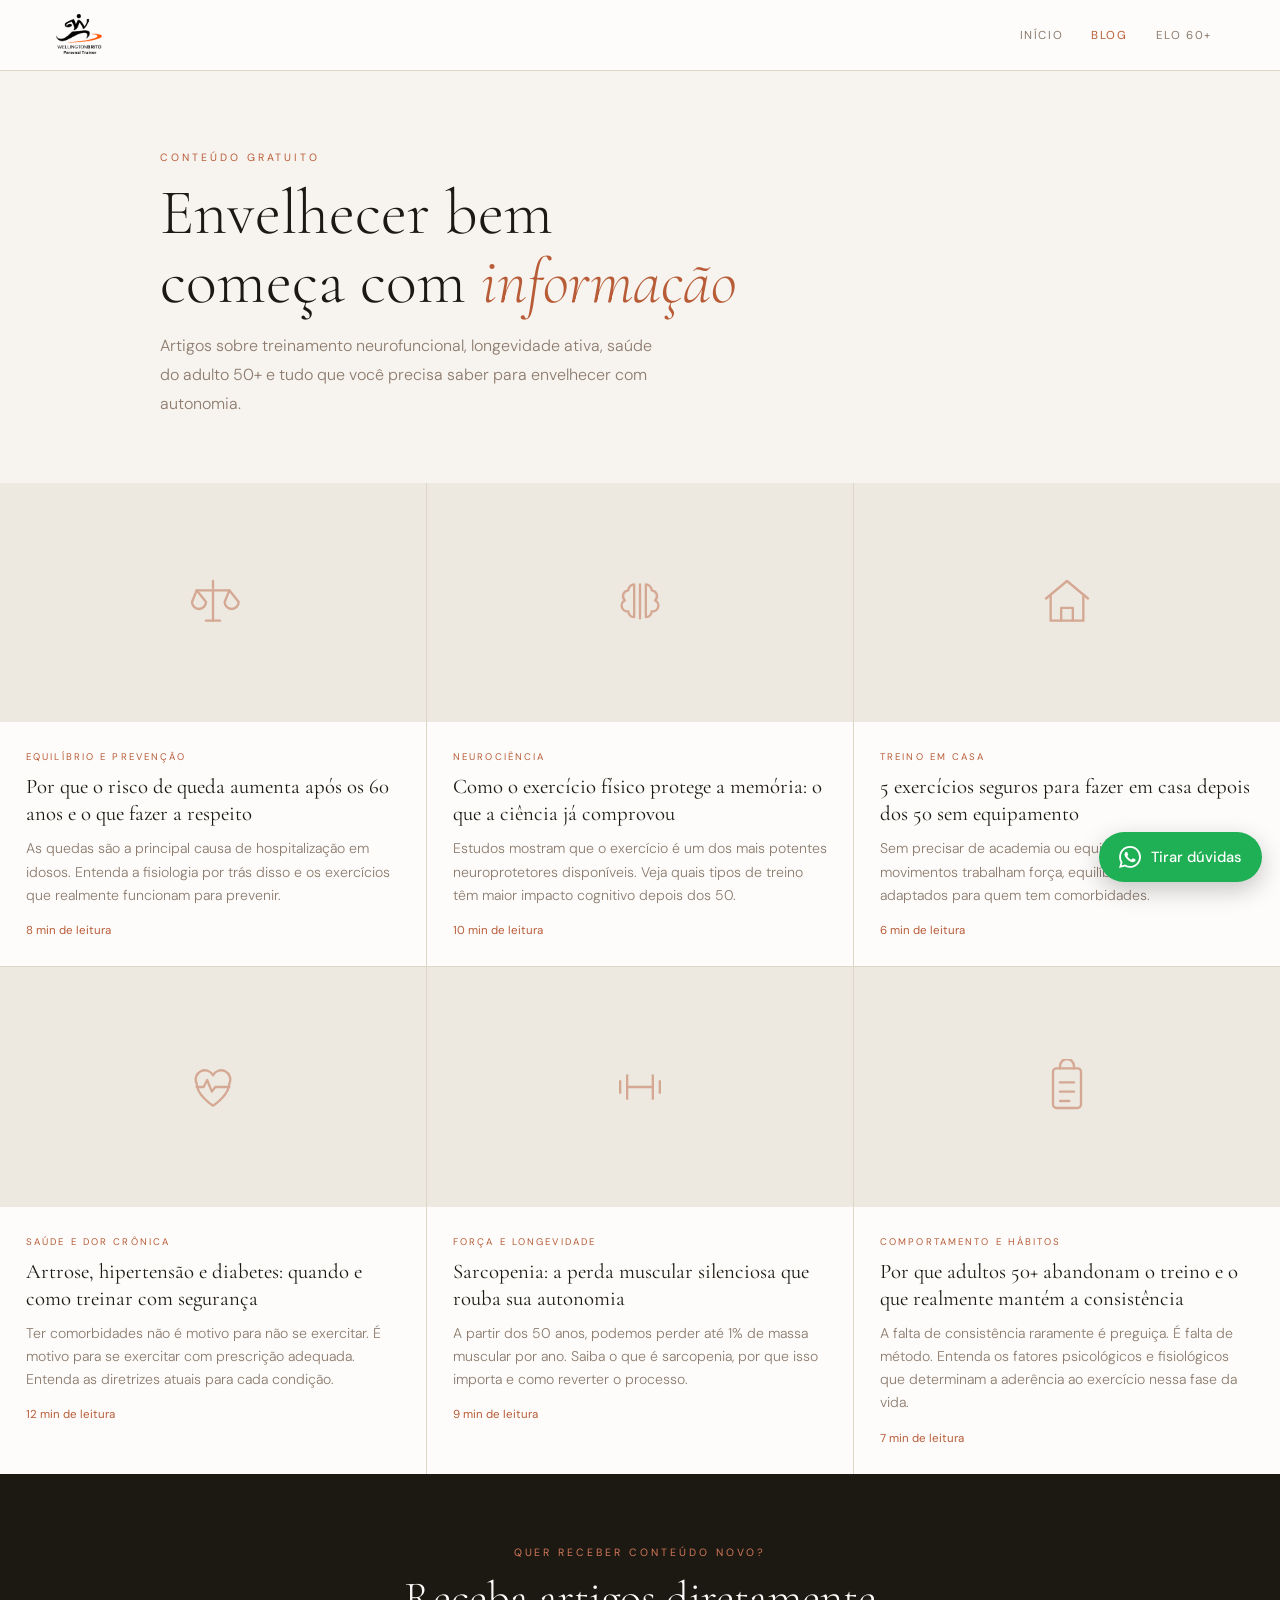
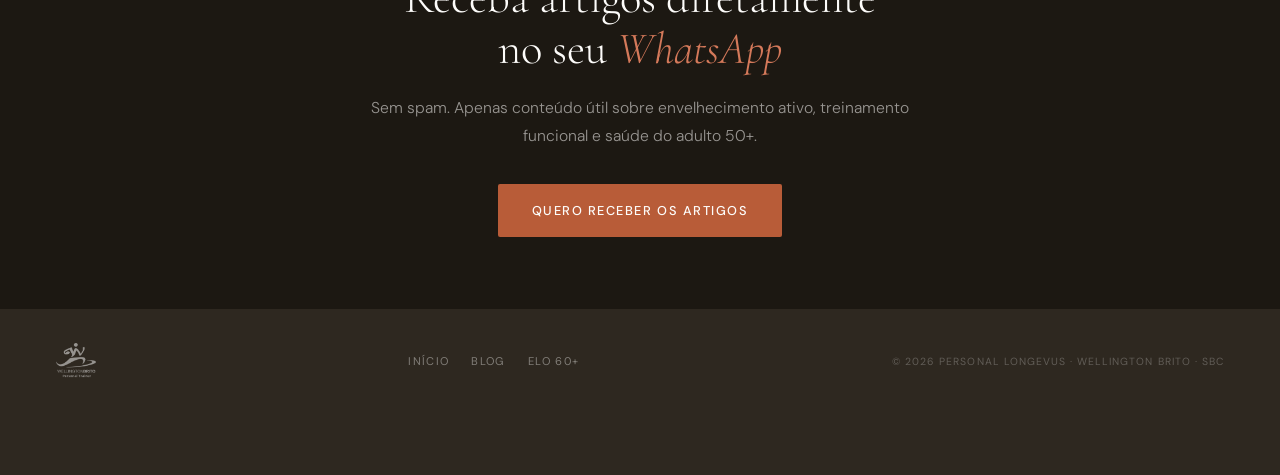
==== blog/index.html @ 7aa0000e "Add files via upload" ====
<!DOCTYPE html>
<html lang="pt-BR">
<head>
<meta charset="UTF-8">
<meta name="viewport" content="width=device-width, initial-scale=1.0">
<title>Blog | Envelhecimento ativo e treino depois dos 50 · Wellington Brito</title>
<meta name="description" content="Artigos do personal Wellington Brito sobre prevenção de quedas, memória, sarcopenia, treino em casa e saúde do adulto 50+.">
<link rel="canonical" href="https://britowellington.github.io/personal-longevus/blog/">
<meta name="robots" content="index, follow, max-image-preview:large">
<meta property="og:type" content="website">
<meta property="og:locale" content="pt_BR">
<meta property="og:title" content="Blog · Envelhecer bem começa com informação">
<meta property="og:description" content="Artigos sobre prevenção de quedas, memória, sarcopenia e treino depois dos 50.">
<meta property="og:url" content="https://britowellington.github.io/personal-longevus/blog/">
<meta property="og:image" content="https://britowellington.github.io/personal-longevus/wellington-foto.jpg">
<script src="../pixel.js"></script>
<script type="application/ld+json">
{
  "@context": "https://schema.org",
  "@type": "Blog",
  "@id": "https://britowellington.github.io/personal-longevus/blog/#blog",
  "name": "Blog Wellington Brito · Envelhecimento Ativo e Treinamento 50+",
  "description": "Artigos sobre treinamento neurofuncional, longevidade ativa e saúde do adulto acima de 50 anos.",
  "url": "https://britowellington.github.io/personal-longevus/blog/",
  "inLanguage": "pt-BR",
  "author": {
    "@type": "Person",
    "@id": "https://britowellington.github.io/personal-longevus/#wellington",
    "name": "Wellington Brito"
  },
  "blogPost": [
    {
      "@type": "BlogPosting",
      "headline": "Por que o risco de queda aumenta após os 60 anos e o que fazer a respeito",
      "url": "https://britowellington.github.io/personal-longevus/blog/prevencao-de-quedas-depois-dos-60.html"
    },
    {
      "@type": "BlogPosting",
      "headline": "Como o exercício físico protege a memória: o que a ciência já comprovou",
      "url": "https://britowellington.github.io/personal-longevus/blog/exercicio-fisico-e-memoria.html"
    },
    {
      "@type": "BlogPosting",
      "headline": "5 exercícios seguros para fazer em casa depois dos 50 sem equipamento",
      "url": "https://britowellington.github.io/personal-longevus/blog/exercicios-em-casa-depois-dos-50.html"
    },
    {
      "@type": "BlogPosting",
      "headline": "Artrose, hipertensão e diabetes: quando e como treinar com segurança",
      "url": "https://britowellington.github.io/personal-longevus/blog/artrose-hipertensao-diabetes-como-treinar.html"
    },
    {
      "@type": "BlogPosting",
      "headline": "Sarcopenia: a perda muscular silenciosa que rouba sua autonomia",
      "url": "https://britowellington.github.io/personal-longevus/blog/sarcopenia-perda-muscular.html"
    },
    {
      "@type": "BlogPosting",
      "headline": "Por que adultos 50+ abandonam o treino e o que realmente mantém a consistência",
      "url": "https://britowellington.github.io/personal-longevus/blog/como-manter-consistencia-no-treino-50-mais.html"
    }
  ]
}
</script>
<link rel="preconnect" href="https://fonts.googleapis.com">
<link href="https://fonts.googleapis.com/css2?family=Cormorant+Garamond:ital,wght@0,300;0,400;0,600;1,300;1,400&family=DM+Sans:wght@300;400;500&display=swap" rel="stylesheet">
<link rel="stylesheet" href="blog.css">
</head>
<body>
<nav class="topo">
  <a href="../" class="topo-logo"><img src="../logo-wellington.png" alt="Wellington Brito Personal Trainer"></a>
  <div class="topo-links">
    <a href="../">Início</a>
    <a href="./" class="ativo">Blog</a>
    <a href="../elo60.html">Elo 60+</a>
  </div>
</nav>

<header class="lista-hero">
  <div class="lista-hero-in">
    <span class="rot">Conteúdo gratuito</span>
    <h1>Envelhecer bem<br>começa com <em>informação</em></h1>
    <p>Artigos sobre treinamento neurofuncional, longevidade ativa, saúde do adulto 50+ e tudo que você precisa saber para envelhecer com autonomia.</p>
  </div>
</header>

<section class="lista">
  <div class="lista-grid">
    <a href="prevencao-de-quedas-depois-dos-60.html" class="card">
      <div class="card-img"><svg viewBox="0 0 24 24" fill="none" stroke="currentColor" stroke-width="1.3" stroke-linecap="round" stroke-linejoin="round"><path d="M12 3v3"/><path d="M5 7h14"/><path d="M5 7l-2 5a3 3 0 006 0z"/><path d="M19 7l-2 5a3 3 0 006 0z"/><path d="M9 20h6"/><path d="M12 7v13"/></svg></div>
      <div class="card-corpo">
        <span class="card-cat">Equilíbrio e Prevenção</span>
        <h2>Por que o risco de queda aumenta após os 60 anos e o que fazer a respeito</h2>
        <p>As quedas são a principal causa de hospitalização em idosos. Entenda a fisiologia por trás disso e os exercícios que realmente funcionam para prevenir.</p>
        <span class="card-tempo">8 min de leitura</span>
      </div>
    </a>
    <a href="exercicio-fisico-e-memoria.html" class="card">
      <div class="card-img"><svg viewBox="0 0 24 24" fill="none" stroke="currentColor" stroke-width="1.3" stroke-linecap="round" stroke-linejoin="round"><path d="M9.5 4.5a2.5 2.5 0 00-2.5 2.5 2.5 2.5 0 00-1.5 4.3A2.5 2.5 0 007 16a2.5 2.5 0 002.5 2.5z"/><path d="M14.5 4.5A2.5 2.5 0 0117 7a2.5 2.5 0 011.5 4.3A2.5 2.5 0 0117 16a2.5 2.5 0 01-2.5 2.5z"/><line x1="12" y1="4.5" x2="12" y2="19"/></svg></div>
      <div class="card-corpo">
        <span class="card-cat">Neurociência</span>
        <h2>Como o exercício físico protege a memória: o que a ciência já comprovou</h2>
        <p>Estudos mostram que o exercício é um dos mais potentes neuroprotetores disponíveis. Veja quais tipos de treino têm maior impacto cognitivo depois dos 50.</p>
        <span class="card-tempo">10 min de leitura</span>
      </div>
    </a>
    <a href="exercicios-em-casa-depois-dos-50.html" class="card">
      <div class="card-img"><svg viewBox="0 0 24 24" fill="none" stroke="currentColor" stroke-width="1.3" stroke-linecap="round" stroke-linejoin="round"><path d="M3 10.5L12 3l9 7.5"/><path d="M5 9.5V20h14V9.5"/><path d="M9.5 20v-5.5h5V20"/></svg></div>
      <div class="card-corpo">
        <span class="card-cat">Treino em Casa</span>
        <h2>5 exercícios seguros para fazer em casa depois dos 50 sem equipamento</h2>
        <p>Sem precisar de academia ou equipamentos, esses movimentos trabalham força, equilíbrio e coordenação, adaptados para quem tem comorbidades.</p>
        <span class="card-tempo">6 min de leitura</span>
      </div>
    </a>
    <a href="artrose-hipertensao-diabetes-como-treinar.html" class="card">
      <div class="card-img"><svg viewBox="0 0 24 24" fill="none" stroke="currentColor" stroke-width="1.3" stroke-linecap="round" stroke-linejoin="round"><path d="M12 20s-7-4.5-7-9.5A3.5 3.5 0 0112 7a3.5 3.5 0 017 3.5c0 5-7 9.5-7 9.5z"/><path d="M5 12h3l1.5-3 2 5 1.5-2h6"/></svg></div>
      <div class="card-corpo">
        <span class="card-cat">Saúde e Dor Crônica</span>
        <h2>Artrose, hipertensão e diabetes: quando e como treinar com segurança</h2>
        <p>Ter comorbidades não é motivo para não se exercitar. É motivo para se exercitar com prescrição adequada. Entenda as diretrizes atuais para cada condição.</p>
        <span class="card-tempo">12 min de leitura</span>
      </div>
    </a>
    <a href="sarcopenia-perda-muscular.html" class="card">
      <div class="card-img"><svg viewBox="0 0 24 24" fill="none" stroke="currentColor" stroke-width="1.3" stroke-linecap="round" stroke-linejoin="round"><path d="M6.5 7v10"/><path d="M17.5 7v10"/><line x1="6.5" y1="12" x2="17.5" y2="12"/><path d="M3.5 9.5v5"/><path d="M20.5 9.5v5"/></svg></div>
      <div class="card-corpo">
        <span class="card-cat">Força e Longevidade</span>
        <h2>Sarcopenia: a perda muscular silenciosa que rouba sua autonomia</h2>
        <p>A partir dos 50 anos, podemos perder até 1% de massa muscular por ano. Saiba o que é sarcopenia, por que isso importa e como reverter o processo.</p>
        <span class="card-tempo">9 min de leitura</span>
      </div>
    </a>
    <a href="como-manter-consistencia-no-treino-50-mais.html" class="card">
      <div class="card-img"><svg viewBox="0 0 24 24" fill="none" stroke="currentColor" stroke-width="1.3" stroke-linecap="round" stroke-linejoin="round"><rect x="6" y="4" width="12" height="17" rx="1.5"/><path d="M9 4V3a3 3 0 016 0v1"/><line x1="9" y1="10" x2="15" y2="10"/><line x1="9" y1="14" x2="15" y2="14"/><line x1="9" y1="18" x2="13" y2="18"/></svg></div>
      <div class="card-corpo">
        <span class="card-cat">Comportamento e Hábitos</span>
        <h2>Por que adultos 50+ abandonam o treino e o que realmente mantém a consistência</h2>
        <p>A falta de consistência raramente é preguiça. É falta de método. Entenda os fatores psicológicos e fisiológicos que determinam a aderência ao exercício nessa fase da vida.</p>
        <span class="card-tempo">7 min de leitura</span>
      </div>
    </a>
  </div>
</section>

<section class="art-cta">
  <div class="art-cta-in">
    <span class="rot">Quer receber conteúdo novo?</span>
    <h2>Receba artigos diretamente<br>no seu <em>WhatsApp</em></h2>
    <p>Sem spam. Apenas conteúdo útil sobre envelhecimento ativo, treinamento funcional e saúde do adulto 50+.</p>
    <a href="https://wa.me/5511977431011?text=Ol%C3%A1%2C%20Wellington%21%20Gostaria%20de%20receber%20seus%20artigos%20sobre%20treino%20para%20adultos%2050%2B." target="_blank" class="btn">Quero receber os artigos</a>
  </div>
</section>

<footer>
  <a href="../"><img src="../logo-wellington.png" alt="Wellington Brito" class="rod-logo"></a>
  <div class="rod-links"><a href="../">Início</a><a href="./">Blog</a><a href="../elo60.html">Elo 60+</a></div>
  <span class="rod-copy">© <span class="ano">2026</span> Personal Longevus · Wellington Brito · SBC</span>
</footer>
<a href="https://wa.me/5511977431011?text=Ol%C3%A1%2C%20Wellington%21%20Vim%20pelo%20blog%20e%20tenho%20uma%20d%C3%BAvida." target="_blank" class="wa-float" aria-label="Tirar minhas dúvidas pelo WhatsApp"><svg width="22" height="22" fill="currentColor" viewBox="0 0 24 24"><path d="M17.472 14.382c-.297-.149-1.758-.867-2.03-.967-.273-.099-.471-.148-.67.15-.197.297-.767.966-.94 1.164-.173.199-.347.223-.644.075-.297-.15-1.255-.463-2.39-1.475-.883-.788-1.48-1.761-1.653-2.059-.173-.297-.018-.458.13-.606.134-.133.298-.347.446-.52.149-.174.198-.298.298-.497.099-.198.05-.371-.025-.52-.075-.149-.669-1.612-.916-2.207-.242-.579-.487-.5-.669-.51-.173-.008-.371-.01-.57-.01-.198 0-.52.074-.792.372-.272.297-1.04 1.016-1.04 2.479 0 1.462 1.065 2.875 1.213 3.074.149.198 2.096 3.2 5.077 4.487.709.306 1.262.489 1.694.625.712.227 1.36.195 1.871.118.571-.085 1.758-.719 2.006-1.413.248-.694.248-1.289.173-1.413-.074-.124-.272-.198-.57-.347M12.05 21.785h-.004a9.87 9.87 0 01-5.031-1.378l-.361-.214-3.741.982.998-3.648-.235-.374a9.86 9.86 0 01-1.51-5.26c.001-5.45 4.436-9.884 9.888-9.884 2.64 0 5.122 1.03 6.988 2.898a9.825 9.825 0 012.893 6.994c-.003 5.45-4.437 9.884-9.885 9.884m8.413-18.297A11.815 11.815 0 0012.05 0C5.495 0 .16 5.335.157 11.892c0 2.096.547 4.142 1.588 5.945L.057 24l6.305-1.654a11.882 11.882 0 005.683 1.448h.005c6.554 0 11.89-5.335 11.893-11.893a11.821 11.821 0 00-3.48-8.413z"/></svg><span>Tirar dúvidas</span></a>
<script>document.querySelectorAll('.ano').forEach(function(el){el.textContent=new Date().getFullYear();});
document.addEventListener('click',function(e){var a=e.target.closest&&e.target.closest('a[href*="wa.me"]');if(a&&window.fbq){try{fbq('track','Contact');}catch(x){}}});</script>
</body>
</html>
---- blog/blog.css ----
*, *::before, *::after { box-sizing: border-box; margin: 0; padding: 0; }
:root {
  --cream: #F7F3EE; --warm: #EDE8E0; --white: #FDFCFA;
  --dark: #1C1812; --charcoal: #2E2820;
  --rust: #B85C38; --rust-light: #D4795A;
  --muted: #8C7B6E; --border: #DDD5C5;
}
html { scroll-behavior: smooth; }
body { font-family: 'DM Sans', sans-serif; background: var(--white); color: var(--dark); overflow-x: hidden; }
a { color: inherit; }

/* TOPO */
.topo { position: sticky; top: 0; z-index: 100; padding: 14px 56px; display: flex; align-items: center; justify-content: space-between; background: rgba(253,252,250,0.97); backdrop-filter: blur(16px); border-bottom: 1px solid var(--border); }
.topo-logo img { height: 42px; width: auto; display: block; }
.topo-links { display: flex; gap: 4px; }
.topo-links a { font-size: 0.72rem; letter-spacing: 0.14em; text-transform: uppercase; color: var(--muted); text-decoration: none; padding: 8px 12px; }
.topo-links a:hover { color: var(--dark); }
.topo-links a.ativo { color: var(--rust); }

.rot { display: block; font-size: 0.66rem; letter-spacing: 0.28em; text-transform: uppercase; color: var(--rust); margin-bottom: 14px; }
.btn { display: inline-block; text-decoration: none; background: var(--rust); color: var(--white); font-size: 0.8rem; font-weight: 500; letter-spacing: 0.12em; text-transform: uppercase; padding: 18px 34px; border-radius: 2px; transition: background 0.2s; }
.btn:hover { background: var(--rust-light); }

/* ARTIGO */
.art-hero { padding: 72px 24px 48px; background: var(--cream); }
.art-hero-in { max-width: 720px; margin: 0 auto; }
.migalha { font-size: 0.78rem; color: var(--muted); margin-bottom: 26px; }
.migalha a { text-decoration: none; }
.migalha a:hover { color: var(--rust); }
.migalha span { margin: 0 6px; opacity: 0.6; }
.art-cat { display: block; font-size: 0.66rem; letter-spacing: 0.24em; text-transform: uppercase; color: var(--rust); margin-bottom: 18px; }
.art-tit { font-family: 'Cormorant Garamond', serif; font-size: clamp(2.1rem, 4.5vw, 3.4rem); font-weight: 300; line-height: 1.12; margin-bottom: 22px; }
.art-sub { font-family: 'Cormorant Garamond', serif; font-size: 1.2rem; font-style: italic; font-weight: 300; color: var(--muted); line-height: 1.6; }
.art-meta { display: flex; gap: 18px; flex-wrap: wrap; align-items: center; margin-top: 28px; padding-top: 22px; border-top: 1px solid var(--border); }
.art-autor { font-size: 0.82rem; font-weight: 500; }
.art-tempo { font-size: 0.8rem; color: var(--rust); }
.art-corpo { max-width: 680px; margin: 0 auto; padding: 56px 24px 64px; }
.art-corpo p { font-size: 1.06rem; font-weight: 300; line-height: 1.9; color: var(--charcoal); margin-bottom: 24px; }
.art-corpo p strong, .art-corpo li strong { font-weight: 500; color: var(--dark); }
.art-corpo h2 { font-family: 'Cormorant Garamond', serif; font-size: 1.9rem; font-weight: 400; line-height: 1.2; margin: 48px 0 20px; }
.art-corpo ul { list-style: none; margin: 0 0 24px; }
.art-corpo ul li { position: relative; padding-left: 28px; font-size: 1.06rem; font-weight: 300; line-height: 1.8; color: var(--charcoal); margin-bottom: 14px; }
.art-corpo ul li::before { content: ''; position: absolute; left: 0; top: 14px; width: 14px; height: 1px; background: var(--rust); }

/* CAIXA ELO 60+ */
.elo-box { max-width: 680px; margin: 0 auto 64px; padding: 36px 32px; background: var(--cream); border-left: 3px solid var(--rust); }
.elo-tag { display: block; font-size: 0.64rem; letter-spacing: 0.24em; text-transform: uppercase; color: var(--rust); margin-bottom: 12px; }
.elo-box h2 { font-family: 'Cormorant Garamond', serif; font-size: 1.8rem; font-weight: 400; line-height: 1.2; margin-bottom: 12px; }
.elo-box p { font-size: 1rem; font-weight: 300; line-height: 1.75; color: var(--charcoal); margin-bottom: 20px; }
.elo-box strong { font-weight: 500; }
.elo-btn { display: inline-block; text-decoration: none; background: var(--dark); color: var(--white); font-size: 0.76rem; font-weight: 500; letter-spacing: 0.14em; text-transform: uppercase; padding: 15px 26px; border-radius: 2px; }
.elo-btn:hover { background: var(--rust); }
.elo-preco { display: block; margin-top: 12px; font-size: 0.85rem; color: var(--muted); }

/* CTA ESCURO */
.art-cta { background: var(--dark); padding: 72px 24px; text-align: center; }
.art-cta-in { max-width: 560px; margin: 0 auto; }
.art-cta .rot { color: var(--rust-light); }
.art-cta h2 { font-family: 'Cormorant Garamond', serif; font-size: clamp(2rem, 4vw, 2.8rem); font-weight: 300; color: var(--white); line-height: 1.15; margin-bottom: 18px; }
.art-cta h2 em { font-style: italic; color: var(--rust-light); }
.art-cta p { font-size: 0.98rem; font-weight: 300; color: rgba(253,252,250,0.55); line-height: 1.8; margin-bottom: 34px; }

/* RELACIONADOS */
.rel { background: var(--cream); padding: 64px 24px; }
.rel-in { max-width: 960px; margin: 0 auto; }
.rel-grid { display: grid; grid-template-columns: repeat(3, 1fr); gap: 1px; background: var(--border); margin-top: 8px; }
.rel-card { background: var(--white); padding: 26px 24px; text-decoration: none; transition: background 0.2s; }
.rel-card:hover { background: var(--warm); }
.rel-cat { display: block; font-size: 0.6rem; letter-spacing: 0.2em; text-transform: uppercase; color: var(--rust); margin-bottom: 10px; }
.rel-tit { display: block; font-family: 'Cormorant Garamond', serif; font-size: 1.2rem; line-height: 1.3; }
.rel-todos { display: inline-block; margin-top: 22px; font-size: 0.74rem; letter-spacing: 0.14em; text-transform: uppercase; color: var(--rust); text-decoration: none; }

/* LISTA */
.lista-hero { padding: 80px 24px 64px; background: var(--cream); }
.lista-hero-in { max-width: 960px; margin: 0 auto; }
.lista-hero h1 { font-family: 'Cormorant Garamond', serif; font-size: clamp(2.8rem, 5vw, 4.2rem); font-weight: 300; line-height: 1.08; margin-bottom: 16px; }
.lista-hero h1 em { font-style: italic; color: var(--rust); }
.lista-hero p { font-size: 1rem; font-weight: 300; color: var(--muted); line-height: 1.8; max-width: 500px; }
.lista-grid { display: grid; grid-template-columns: repeat(3, 1fr); gap: 1px; background: var(--border); }
.card { background: var(--white); text-decoration: none; display: block; transition: background 0.2s; }
.card:hover { background: var(--cream); }
.card-img { aspect-ratio: 16/9; background: var(--warm); display: flex; align-items: center; justify-content: center; color: var(--rust); }
.card-img svg { width: 56px; height: 56px; stroke-width: 1; opacity: 0.45; }
.card-corpo { padding: 28px 26px; }
.card-cat { display: block; font-size: 0.6rem; letter-spacing: 0.22em; text-transform: uppercase; color: var(--rust); margin-bottom: 10px; }
.card h2 { font-family: 'Cormorant Garamond', serif; font-size: 1.3rem; font-weight: 400; line-height: 1.3; margin-bottom: 10px; }
.card p { font-size: 0.88rem; color: var(--muted); line-height: 1.65; font-weight: 300; }
.card-tempo { display: block; margin-top: 16px; font-size: 0.72rem; color: var(--rust); }

/* RODAPÉ */
footer { background: var(--charcoal); padding: 34px 56px 96px; display: flex; justify-content: space-between; align-items: center; gap: 20px; flex-wrap: wrap; }
.rod-logo { height: 36px; filter: brightness(0) invert(1) opacity(0.5); display: block; }
.rod-links { display: flex; gap: 22px; }
.rod-links a { font-size: 0.7rem; letter-spacing: 0.12em; text-transform: uppercase; color: rgba(253,252,250,0.4); text-decoration: none; }
.rod-links a:hover { color: var(--rust-light); }
.rod-copy { font-size: 0.65rem; letter-spacing: 0.1em; text-transform: uppercase; color: rgba(253,252,250,0.25); }
.wa-float { position: fixed; right: 18px; bottom: 18px; z-index: 90; display: inline-flex; align-items: center; gap: 10px; background: #1FAF54; color: #fff; text-decoration: none; font-size: 0.92rem; font-weight: 500; padding: 14px 20px; border-radius: 99px; box-shadow: 0 8px 24px rgba(0,0,0,0.22); }

@media (max-width: 900px) {
  .topo { padding: 12px 18px; }
  .topo-logo img { height: 36px; }
  .topo-links a { padding: 8px 8px; font-size: 0.68rem; letter-spacing: 0.1em; }
  .art-hero { padding: 44px 22px 36px; }
  .art-corpo { padding: 40px 22px 48px; }
  .art-corpo h2 { font-size: 1.6rem; margin: 38px 0 16px; }
  .elo-box { margin: 0 16px 48px; padding: 28px 22px; }
  .rel-grid, .lista-grid { grid-template-columns: 1fr; }
  .lista-hero { padding: 52px 22px 44px; }
  footer { padding: 28px 22px 96px; justify-content: center; text-align: center; }
  .rod-links { justify-content: center; }
}
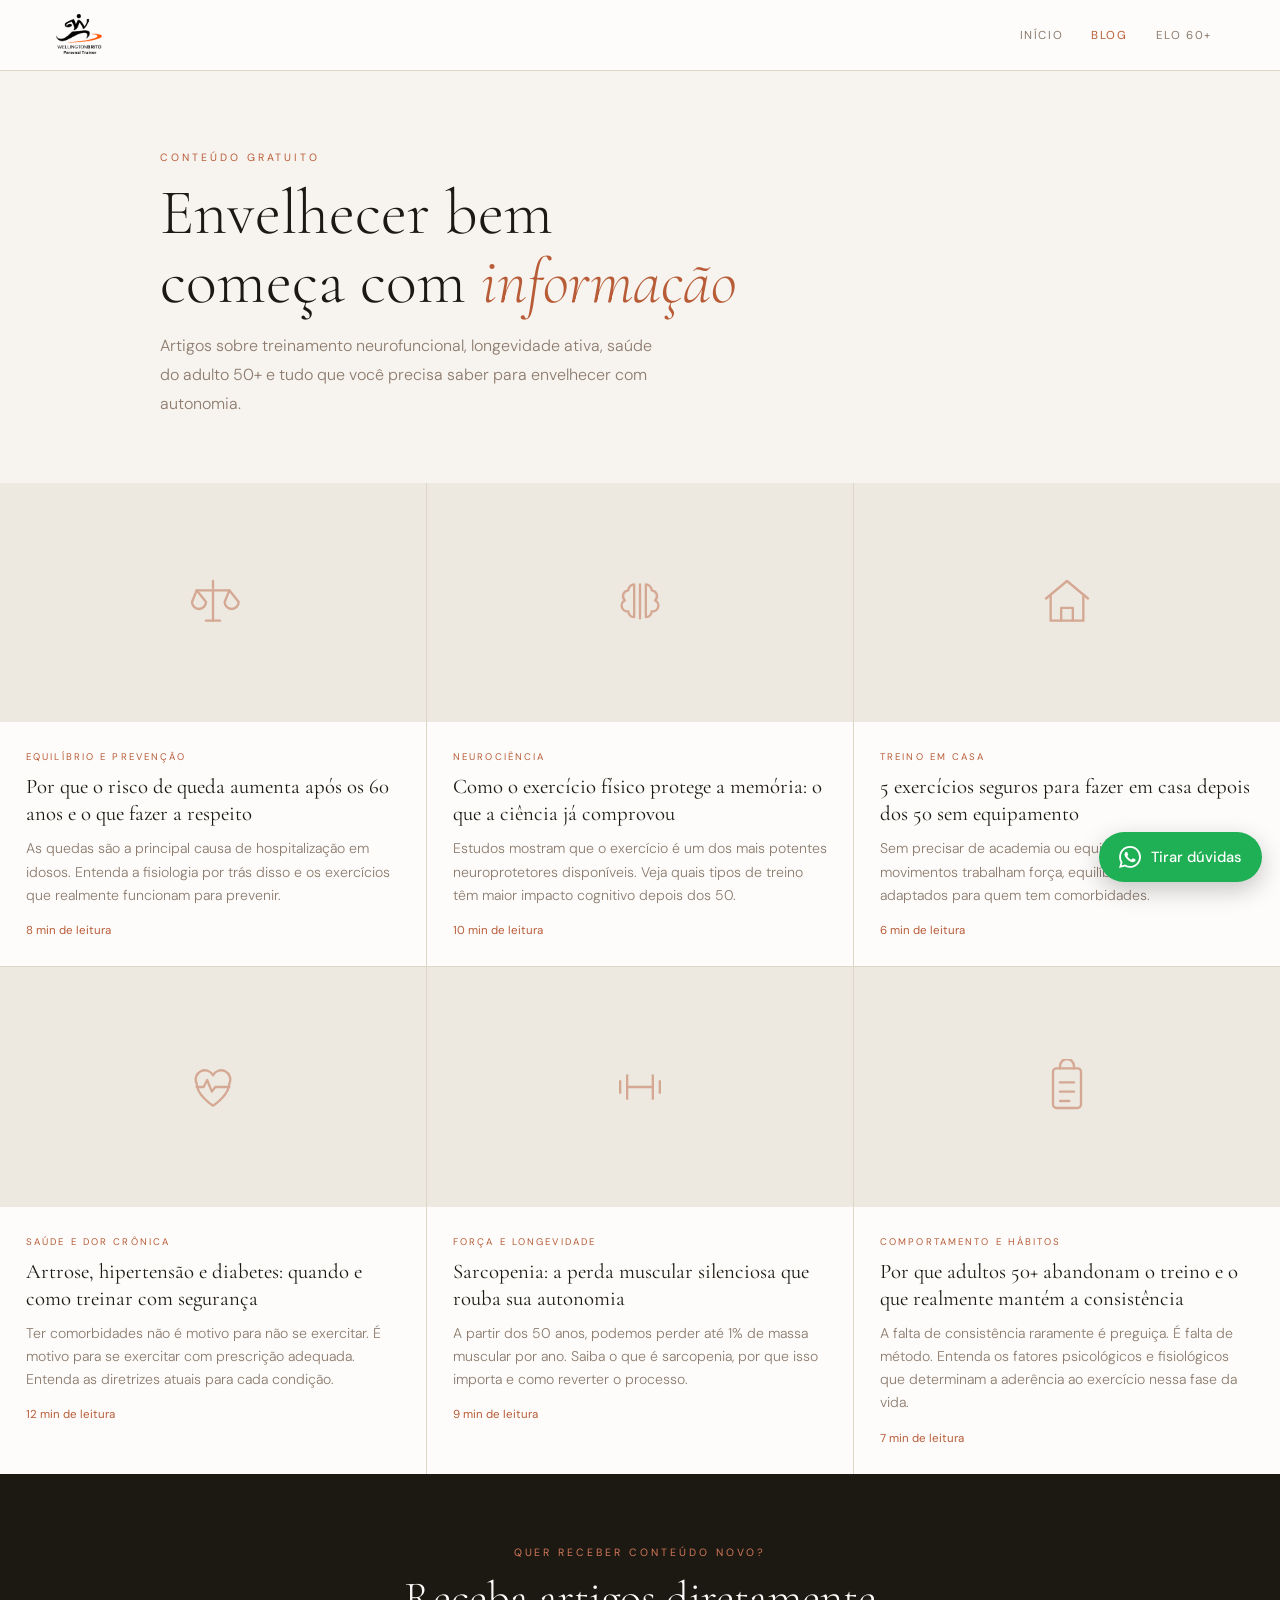
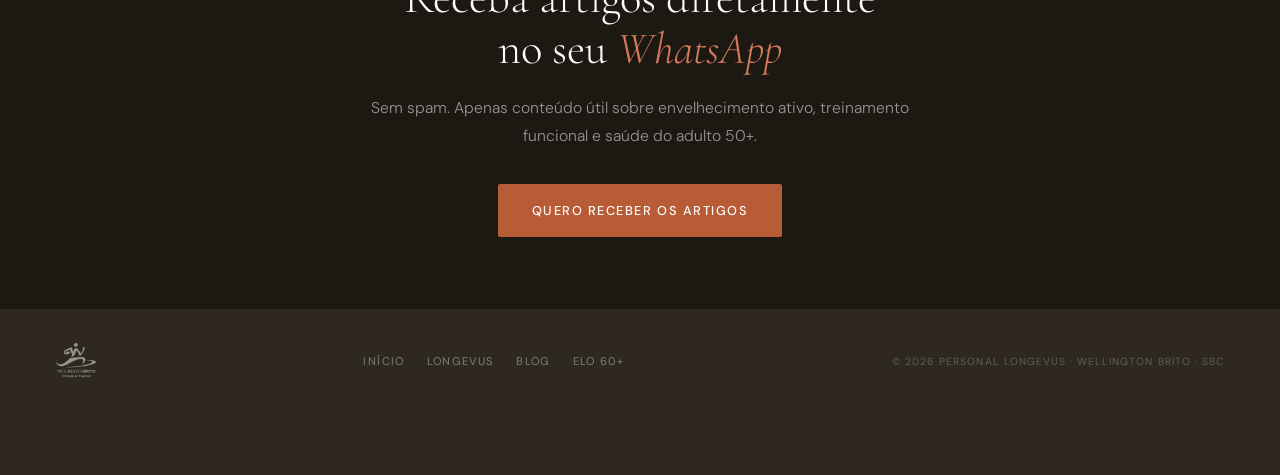
==== commit 652753f4: "SEO: página Longevus com URL própria e links reais - Cria longevus.html (título, descrição, canônico" ====
--- a/blog/index.html
+++ b/blog/index.html
@@ -154,7 +154,7 @@
 
 <footer>
   <a href="../"><img src="../logo-wellington.png" alt="Wellington Brito" class="rod-logo"></a>
-  <div class="rod-links"><a href="../">Início</a><a href="./">Blog</a><a href="../elo60.html">Elo 60+</a></div>
+  <div class="rod-links"><a href="../">Início</a><a href="../longevus.html">Longevus</a><a href="./">Blog</a><a href="../elo60.html">Elo 60+</a></div>
   <span class="rod-copy">© <span class="ano">2026</span> Personal Longevus · Wellington Brito · SBC</span>
 </footer>
 <a href="https://wa.me/5511977431011?text=Ol%C3%A1%2C%20Wellington%21%20Vim%20pelo%20blog%20e%20tenho%20uma%20d%C3%BAvida." target="_blank" class="wa-float" aria-label="Tirar minhas dúvidas pelo WhatsApp"><svg width="22" height="22" fill="currentColor" viewBox="0 0 24 24"><path d="M17.472 14.382c-.297-.149-1.758-.867-2.03-.967-.273-.099-.471-.148-.67.15-.197.297-.767.966-.94 1.164-.173.199-.347.223-.644.075-.297-.15-1.255-.463-2.39-1.475-.883-.788-1.48-1.761-1.653-2.059-.173-.297-.018-.458.13-.606.134-.133.298-.347.446-.52.149-.174.198-.298.298-.497.099-.198.05-.371-.025-.52-.075-.149-.669-1.612-.916-2.207-.242-.579-.487-.5-.669-.51-.173-.008-.371-.01-.57-.01-.198 0-.52.074-.792.372-.272.297-1.04 1.016-1.04 2.479 0 1.462 1.065 2.875 1.213 3.074.149.198 2.096 3.2 5.077 4.487.709.306 1.262.489 1.694.625.712.227 1.36.195 1.871.118.571-.085 1.758-.719 2.006-1.413.248-.694.248-1.289.173-1.413-.074-.124-.272-.198-.57-.347M12.05 21.785h-.004a9.87 9.87 0 01-5.031-1.378l-.361-.214-3.741.982.998-3.648-.235-.374a9.86 9.86 0 01-1.51-5.26c.001-5.45 4.436-9.884 9.888-9.884 2.64 0 5.122 1.03 6.988 2.898a9.825 9.825 0 012.893 6.994c-.003 5.45-4.437 9.884-9.885 9.884m8.413-18.297A11.815 11.815 0 0012.05 0C5.495 0 .16 5.335.157 11.892c0 2.096.547 4.142 1.588 5.945L.057 24l6.305-1.654a11.882 11.882 0 005.683 1.448h.005c6.554 0 11.89-5.335 11.893-11.893a11.821 11.821 0 00-3.48-8.413z"/></svg><span>Tirar dúvidas</span></a>
